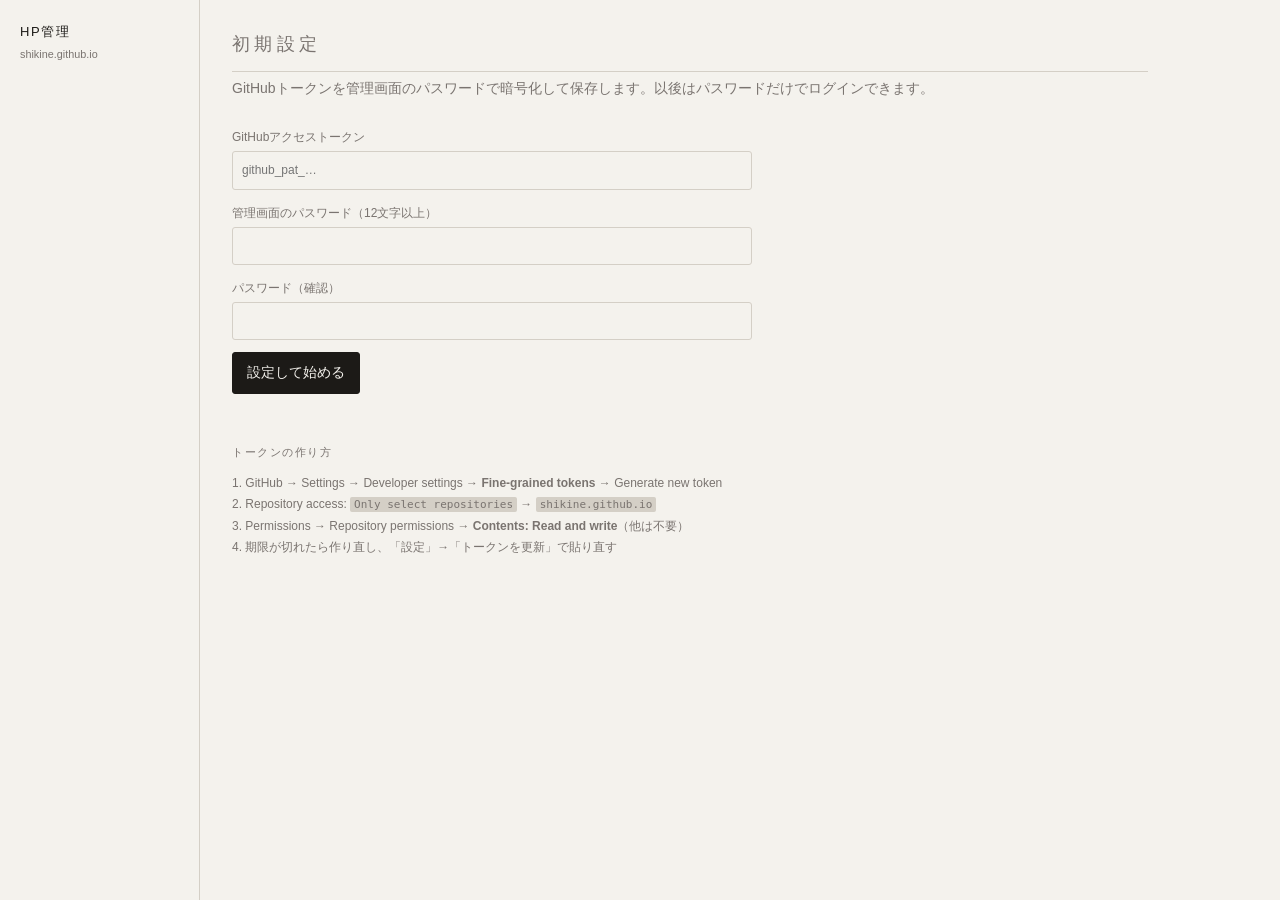
==== admin/index.html @ db5f3e8c "管理画面を追加（キービジュアル編集・パスワードログイン） - admin/ にモジュール式の管理画面を追加し、最初の項目としてキービジュアル編集を実装 - index.html の注目作品カードを K" ====
<!DOCTYPE html>
<html lang="ja">
<head>
  <meta charset="UTF-8">
  <meta name="viewport" content="width=device-width, initial-scale=1.0">
  <meta name="robots" content="noindex, nofollow">
  <title>HP管理</title>
  <link rel="icon" href="../favicon.svg" type="image/svg+xml">
  <script src="../theme.js?v=20260905-theme"></script>
  <!-- プレビューを本番と同じ見た目にするためサイトのCSSを読む（管理画面は adm- 接頭辞で分離） -->
  <link rel="stylesheet" href="../style.css?v=20260905-theme">
  <style>
    html { font-size: 14px; }
    body { padding: 0; margin: 0; background: var(--bg); color: var(--ink); }
    .adm { display: grid; grid-template-columns: 200px 1fr; min-height: 100vh; }
    .adm-side { border-right: 1px solid var(--rule); padding: 20px 0; position: sticky; top: 0; height: 100vh; }
    .adm-brand { padding: 0 20px 16px; font-size: 13px; letter-spacing: .12em; }
    .adm-brand small { display: block; color: var(--muted); letter-spacing: 0; }
    .adm-nav button { display: block; width: 100%; text-align: left; padding: 9px 20px; border: 0; background: none; color: var(--ink); font: inherit; cursor: pointer; }
    .adm-nav button:hover { background: var(--rule); }
    .adm-nav button[aria-current="page"] { font-weight: 700; box-shadow: inset 3px 0 0 var(--ink); }
    .adm-nav button:disabled { color: var(--muted); cursor: default; background: none; }
    .adm-nav .soon { font-size: 10px; margin-left: 6px; }
    .adm-main { padding: 28px 32px 80px; max-width: 980px; min-width: 0; }
    .adm-main h2 { font-size: 18px; font-weight: 400; margin: 0 0 4px; }
    .adm-lead { color: var(--muted); margin: 0 0 24px; }
    .adm-bar { display: flex; flex-wrap: wrap; gap: 8px; align-items: center; margin: 0 0 20px; }
    .adm-btn { font: inherit; padding: 7px 14px; border: 1px solid var(--ink); background: transparent; color: var(--ink); cursor: pointer; border-radius: 3px; }
    .adm-btn:hover { background: var(--rule); }
    .adm-btn.primary { background: var(--ink); color: var(--bg); }
    .adm-btn.primary:hover { opacity: .85; }
    .adm-btn.small { padding: 3px 9px; font-size: 12px; }
    .adm-btn:disabled { opacity: .4; cursor: default; }
    .adm-status { font-size: 12px; color: var(--muted); }
    .adm-status.err { color: #c0392b; }
    .adm-status.ok { color: #2e7d4f; }
    :root[data-theme="dark"] .adm-status.err { color: #ffb4ad; }
    :root[data-theme="dark"] .adm-status.ok { color: #9fd8b4; }
    .adm-h3 { font-size: 11px; letter-spacing: .14em; color: var(--muted); margin: 28px 0 10px; text-transform: uppercase; }
    .adm-card { display: grid; grid-template-columns: 160px 1fr auto; gap: 16px; padding: 14px; border: 1px solid var(--rule); border-radius: 4px; margin-bottom: 10px; }
    .adm-card.dirty { border-color: var(--ink); }
    .adm-thumb { aspect-ratio: 4/3; background: var(--rule); overflow: hidden; display: flex; align-items: center; justify-content: center; color: var(--muted); font-size: 11px; }
    .adm-thumb img { width: 100%; height: 100%; object-fit: cover; display: block; }
    .adm-fields { display: grid; grid-template-columns: 1fr 1fr; gap: 8px 12px; min-width: 0; }
    .adm-fields label { display: flex; flex-direction: column; font-size: 11px; color: var(--muted); gap: 2px; min-width: 0; }
    .adm-fields label.wide { grid-column: 1 / -1; }
    .adm-fields input { font: inherit; font-size: 13px; color: var(--ink); background: transparent; border: 1px solid var(--rule); border-radius: 3px; padding: 5px 7px; min-width: 0; }
    .adm-fields input:focus { outline: none; border-color: var(--ink); }
    .adm-img-row { display: flex; gap: 6px; }
    .adm-img-row input { flex: 1; min-width: 0; }
    .adm-ops { display: flex; flex-direction: column; gap: 6px; }
    .adm-preview { margin-top: 8px; }
    .adm-preview .featured-card { cursor: default; }
    .adm-empty { padding: 40px; text-align: center; color: var(--muted); border: 1px dashed var(--rule); }
    .adm-note { font-size: 12px; color: var(--muted); line-height: 1.8; }
    .adm-note code { font-size: 11px; background: var(--rule); padding: 1px 4px; border-radius: 2px; }
    .adm-form { display: grid; gap: 12px; max-width: 520px; }
    .adm-form label { display: flex; flex-direction: column; gap: 3px; font-size: 12px; color: var(--muted); }
    .adm-form input { font: inherit; color: var(--ink); background: transparent; border: 1px solid var(--rule); border-radius: 3px; padding: 7px 9px; }
    @media (max-width: 720px) {
      .adm { grid-template-columns: minmax(0, 1fr); }
      .adm-side { position: static; height: auto; border-right: 0; border-bottom: 1px solid var(--rule); padding: 12px 0 0; }
      .adm-nav { display: flex; overflow-x: auto; }
      .adm-nav button { white-space: nowrap; width: auto; }
      .adm-nav button[aria-current="page"] { box-shadow: inset 0 -3px 0 var(--ink); }
      .adm-main { padding: 20px 16px 60px; }
      .adm-card { grid-template-columns: minmax(0, 1fr); }
      .adm-ops { flex-direction: row; flex-wrap: wrap; }
      .adm-fields { grid-template-columns: minmax(0, 1fr); }
    }
  </style>
</head>
<body>
<div class="adm">
  <aside class="adm-side">
    <div class="adm-brand">HP管理<small>shikine.github.io</small></div>
    <nav class="adm-nav" id="adm-nav"></nav>
  </aside>
  <main class="adm-main" id="adm-main"></main>
</div>

<script>
(function () {
  'use strict';

  /* ── 共通ユーティリティ ───────────────────────── */
  var $ = function (sel, root) { return (root || document).querySelector(sel); };
  function h(tag, attrs, children) {
    var el = document.createElement(tag);
    Object.keys(attrs || {}).forEach(function (k) {
      if (k === 'on') Object.keys(attrs.on).forEach(function (ev) { el.addEventListener(ev, attrs.on[ev]); });
      else if (k === 'text') el.textContent = attrs[k];
      else if (attrs[k] !== false && attrs[k] != null) el.setAttribute(k, attrs[k] === true ? '' : attrs[k]);
    });
    (children || []).forEach(function (c) { if (c != null) el.appendChild(typeof c === 'string' ? document.createTextNode(c) : c); });
    return el;
  }
  function escAttr(s) { return String(s || '').replace(/&/g, '&amp;').replace(/"/g, '&quot;').replace(/</g, '&lt;').replace(/>/g, '&gt;'); }
  function escText(s) { return String(s || '').replace(/&/g, '&amp;').replace(/</g, '&lt;').replace(/>/g, '&gt;'); }
  function setStatus(el, msg, kind) { el.textContent = msg || ''; el.className = 'adm-status' + (kind ? ' ' + kind : ''); }

  /* ── 認証：GitHubトークンをパスワードで暗号化して admin/auth.json に置く ──
     PBKDF2(SHA-256) で鍵を作り AES-GCM で暗号化。復号した接続情報は
     sessionStorage にだけ置く（タブを閉じるとログアウト）。 */
  var AUTH_PATH = 'admin/auth.json';
  var SESSION_KEY = 'adm.session';
  var PBKDF2_ITER = 600000;
  var DEFAULT_CFG = { owner: 'shikine', repo: 'shikine.github.io', branch: 'main', token: '' };
  try { localStorage.removeItem('adm.gh.token'); } catch (e) {} // 旧方式の平文トークンを消す

  function b64(bytes) { var s = ''; bytes = new Uint8Array(bytes); for (var i = 0; i < bytes.length; i++) s += String.fromCharCode(bytes[i]); return btoa(s); }
  function unb64(str) { return Uint8Array.from(atob(str), function (c) { return c.charCodeAt(0); }); }
  function deriveKey(password, salt, iter) {
    return crypto.subtle.importKey('raw', new TextEncoder().encode(password), 'PBKDF2', false, ['deriveKey']).then(function (base) {
      return crypto.subtle.deriveKey({ name: 'PBKDF2', salt: salt, iterations: iter, hash: 'SHA-256' },
        base, { name: 'AES-GCM', length: 256 }, false, ['encrypt', 'decrypt']);
    });
  }
  var Auth = {
    encrypt: function (cfg, password) {
      var salt = crypto.getRandomValues(new Uint8Array(16)), iv = crypto.getRandomValues(new Uint8Array(12));
      return deriveKey(password, salt, PBKDF2_ITER).then(function (key) {
        return crypto.subtle.encrypt({ name: 'AES-GCM', iv: iv }, key, new TextEncoder().encode(JSON.stringify(cfg)));
      }).then(function (ct) {
        return JSON.stringify({ v: 1, kdf: 'PBKDF2-SHA256', iter: PBKDF2_ITER, salt: b64(salt), iv: b64(iv), data: b64(ct) }, null, 2) + '\n';
      });
    },
    decrypt: function (blob, password) {
      return deriveKey(password, unb64(blob.salt), blob.iter).then(function (key) {
        return crypto.subtle.decrypt({ name: 'AES-GCM', iv: unb64(blob.iv) }, key, unb64(blob.data));
      }).then(function (pt) { return JSON.parse(new TextDecoder().decode(pt)); },
              function () { throw new Error('パスワードが違います'); });
    },
    /* 公開中の auth.json（無ければ null） */
    fetchBlob: function () {
      return fetch('auth.json?t=' + Date.now(), { cache: 'no-store' }).then(function (r) {
        if (r.status === 404) return null;
        if (!r.ok) throw new Error('auth.json を読めません (HTTP ' + r.status + ')');
        return r.json();
      });
    },
    session: function () { try { return JSON.parse(sessionStorage.getItem(SESSION_KEY) || 'null'); } catch (e) { return null; } },
    login: function (cfg) { try { sessionStorage.setItem(SESSION_KEY, JSON.stringify(cfg)); } catch (e) {} },
    logout: function () { try { sessionStorage.removeItem(SESSION_KEY); } catch (e) {} },
    /* 暗号化して GitHub にコミット（ログイン中の接続情報を使う） */
    save: function (cfg, password, message) {
      return Auth.encrypt(cfg, password).then(function (json) {
        return GH.req('GET', AUTH_PATH).then(function (j) { return j.sha; }, function (e) { if (e.status === 404) return null; throw e; })
          .then(function (sha) { return GH.putText(AUTH_PATH, json, sha, message); });
      });
    }
  };

  /* ── GitHub 連携（Contents API）────────────────── */
  var GH = {
    override: null, // 初期設定中だけ未保存の接続情報を使う
    cfg: function () { return GH.override || Auth.session() || DEFAULT_CFG; },
    ready: function () { return !!GH.cfg().token; },
    req: function (method, path, body) {
      var c = GH.cfg();
      var url = 'https://api.github.com/repos/' + c.owner + '/' + c.repo + '/contents/' +
                path.split('/').map(encodeURIComponent).join('/') +
                (method === 'GET' ? '?ref=' + encodeURIComponent(c.branch) + '&t=' + Date.now() : '');
      return fetch(url, {
        method: method,
        headers: { 'Authorization': 'Bearer ' + c.token, 'Accept': 'application/vnd.github+json' },
        body: body ? JSON.stringify(body) : undefined,
        cache: 'no-store'
      }).then(function (r) {
        return r.json().catch(function () { return {}; }).then(function (j) {
          if (!r.ok) {
            var e = new Error((j && j.message) || ('HTTP ' + r.status));
            e.status = r.status; throw e;
          }
          return j;
        });
      });
    },
    /* テキストファイル取得（BOM も保持） */
    getText: function (path) {
      return GH.req('GET', path).then(function (j) {
        var bin = atob(j.content.replace(/\n/g, ''));
        var bytes = new Uint8Array(bin.length);
        for (var i = 0; i < bin.length; i++) bytes[i] = bin.charCodeAt(i);
        return { sha: j.sha, text: new TextDecoder('utf-8', { ignoreBOM: true }).decode(bytes) };
      });
    },
    putText: function (path, text, sha, message) {
      return GH.putBytes(path, new TextEncoder().encode(text), sha, message);
    },
    putBytes: function (path, bytes, sha, message) {
      var bin = '';
      for (var i = 0; i < bytes.length; i += 0x8000) bin += String.fromCharCode.apply(null, bytes.subarray(i, i + 0x8000));
      var body = { message: message, content: btoa(bin), branch: GH.cfg().branch };
      if (sha) body.sha = sha;
      return GH.req('PUT', path, body);
    }
  };

  /* ── 画像を縮小して JPEG 化 ─────────────────────── */
  function resizeImage(file, maxSide) {
    return new Promise(function (resolve, reject) {
      var img = new Image();
      img.onload = function () {
        var s = Math.min(1, maxSide / Math.max(img.width, img.height));
        var c = document.createElement('canvas');
        c.width = Math.round(img.width * s); c.height = Math.round(img.height * s);
        c.getContext('2d').drawImage(img, 0, 0, c.width, c.height);
        URL.revokeObjectURL(img.src);
        c.toBlob(function (blob) {
          if (!blob) return reject(new Error('画像の変換に失敗しました'));
          blob.arrayBuffer().then(function (buf) { resolve({ blob: blob, bytes: new Uint8Array(buf) }); });
        }, 'image/jpeg', 0.86);
      };
      img.onerror = function () { reject(new Error('画像を読み込めませんでした')); };
      img.src = URL.createObjectURL(file);
    });
  }
  function slug(s) {
    return String(s || '').toLowerCase().replace(/\.[a-z0-9]+$/, '').replace(/[^a-z0-9]+/g, '-').replace(/^-|-$/g, '').slice(0, 40) || 'kv';
  }

  /* ════════════════════════════════════════════════
     モジュール：キービジュアル（トップの注目作品カード）
     index.html の <!-- KV:START --> 〜 <!-- KV:END --> を書き換える
     ════════════════════════════════════════════════ */
  var KV_START = /<!-- KV:START[^>]*-->\n?/;
  var KV_END = /[ \t]*<!-- KV:END -->/;
  var KV_FIELDS = [
    ['titleJa', 'タイトル（日本語）'], ['titleEn', 'Title (English)'],
    ['catJa', 'カテゴリ（日本語）'],    ['catEn', 'Category (English)'],
    ['year', '年'],                    ['album', 'アルバムURL']
  ];

  function kvParse(html) {
    var s = html.search(KV_START), e = html.search(KV_END);
    if (s < 0 || e < 0 || e < s) throw new Error('index.html に KV:START / KV:END マーカーが見つかりません');
    var doc = new DOMParser().parseFromString('<div>' + html.slice(s, e) + '</div>', 'text/html');
    return Array.prototype.map.call(doc.querySelectorAll('.featured-card'), function (c) {
      return {
        img: c.getAttribute('data-img') || '',
        titleJa: c.getAttribute('data-title-ja') || '', titleEn: c.getAttribute('data-title-en') || '',
        catJa: c.getAttribute('data-cat-ja') || '',     catEn: c.getAttribute('data-cat-en') || '',
        year: c.getAttribute('data-year') || '',        album: c.getAttribute('data-album') || ''
      };
    });
  }

  function kvCardHtml(c, i) {
    var I = '      ';
    var note = (c.titleJa + ' ' + c.year).replace(/--+/g, '-').trim();
    var out = I + '<!-- card ' + (i + 1) + ': ' + note + ' -->\n' +
      I + '<div class="featured-card"\n' +
      I + '     data-img="' + escAttr(c.img) + '"\n' +
      I + '     data-title-ja="' + escAttr(c.titleJa) + '"\n' +
      I + '     data-title-en="' + escAttr(c.titleEn) + '"\n' +
      I + '     data-cat-ja="' + escAttr(c.catJa) + '" data-cat-en="' + escAttr(c.catEn) + '"\n' +
      I + '     data-year="' + escAttr(c.year) + '"\n' +
      I + '     data-album="' + escAttr(c.album) + '">\n';
    if (c.img) out += I + '  <img src="' + escAttr(c.img) + '" alt="' + escAttr(c.titleJa) + '" loading="lazy">\n';
    out += I + '  <div class="featured-card-info">\n' +
      I + '    <div class="featured-card-cat"><span class="t-ja">' + escText(c.catJa) + '</span><span class="t-en">' + escText(c.catEn) + '</span></div>\n' +
      I + '    <div class="featured-card-title"><span class="t-ja">' + escText(c.titleJa) + '</span><span class="t-en">' + escText(c.titleEn) + '</span></div>\n' +
      I + '    <div class="featured-card-year">' + escText(c.year) + '</div>\n' +
      I + '  </div>\n' +
      I + '</div>\n';
    return out;
  }

  function kvApply(html, cards) {
    var m = html.match(KV_START), s = m.index + m[0].length, e = html.search(KV_END);
    return html.slice(0, s) + cards.map(kvCardHtml).join('') + html.slice(e);
  }

  var kvModule = {
    id: 'keyvisual',
    label: 'キービジュアル',
    state: null, // { sha, html, cards, staged: {idx: {bytes, url, name}} }
    render: function (main) {
      var self = this;
      main.appendChild(h('h2', { text: 'キービジュアル' }));
      main.appendChild(h('p', { class: 'adm-lead', text: 'トップページの注目作品カード。PCは3枚並び、スマホは先頭2枚が表示されます。' }));
      var status = h('span', { class: 'adm-status' });
      var saveBtn = h('button', { class: 'adm-btn primary', text: '保存して公開', disabled: true, on: { click: function () { self.save(status, saveBtn); } } });
      main.appendChild(h('div', { class: 'adm-bar' }, [
        saveBtn,
        h('button', { class: 'adm-btn', text: 'カードを追加', on: { click: function () {
          self.state.cards.push({ img: '', titleJa: '', titleEn: '', catJa: '舞台美術', catEn: 'Stage Design', year: String(new Date().getFullYear()), album: '' });
          self.markDirty(); self.draw();
        } } }),
        h('button', { class: 'adm-btn', text: '再読み込み', on: { click: function () { self.state = null; App.go('keyvisual'); } } }),
        status
      ]));
      this.saveBtn = saveBtn;
      this.listEl = h('div');
      this.previewEl = h('div', { class: 'adm-preview featured-works' });
      main.appendChild(this.listEl);
      main.appendChild(h('div', { class: 'adm-h3', text: 'プレビュー' }));
      main.appendChild(this.previewEl);

      if (this.state) { this.draw(); return; }
      setStatus(status, '読み込み中…');
      GH.getText('index.html').then(function (f) {
        self.state = { sha: f.sha, html: f.text, cards: kvParse(f.text), staged: {}, dirty: false };
        setStatus(status, '');
        self.draw();
      }).catch(function (e) { setStatus(status, '読み込み失敗: ' + e.message, 'err'); });
    },
    markDirty: function () { this.state.dirty = true; if (this.saveBtn) this.saveBtn.disabled = false; },
    imgSrc: function (c, i) {
      var st = this.state.staged[i];
      if (st) return st.url;
      return c.img;
    },
    draw: function () {
      var self = this, st = this.state;
      this.saveBtn.disabled = !st.dirty;
      this.listEl.innerHTML = '';
      if (!st.cards.length) this.listEl.appendChild(h('div', { class: 'adm-empty', text: 'カードがありません。「カードを追加」から作成してください。' }));
      st.cards.forEach(function (c, i) {
        var src = self.imgSrc(c, i);
        var thumb = h('div', { class: 'adm-thumb' }, [src ? h('img', { src: src, alt: '' }) : '画像なし（準備中表示）']);
        var fileInput = h('input', { type: 'file', accept: 'image/*', hidden: true, on: { change: function () {
          var file = fileInput.files[0]; if (!file) return;
          resizeImage(file, 1600).then(function (r) {
            if (st.staged[i]) URL.revokeObjectURL(st.staged[i].url);
            var name = 'img/kv/' + new Date().toISOString().slice(0, 10).replace(/-/g, '') + '-' + slug(c.titleEn || file.name) + '-' + Math.random().toString(36).slice(2, 6) + '.jpg';
            st.staged[i] = { bytes: r.bytes, url: URL.createObjectURL(r.blob), name: name };
            c.img = '/' + name;
            self.markDirty(); self.draw();
          }).catch(function (e) { alert(e.message); });
        } } });
        var imgInput = h('input', { type: 'url', value: c.img, placeholder: 'https://… または /thumnail/xxx.jpg', on: { change: function () {
          c.img = imgInput.value.trim(); delete st.staged[i]; self.markDirty(); self.draw();
        } } });
        var fields = h('div', { class: 'adm-fields' }, [
          h('label', { class: 'wide' }, ['画像', h('span', { class: 'adm-img-row' }, [
            imgInput,
            h('button', { class: 'adm-btn small', type: 'button', text: 'アップロード', on: { click: function () { fileInput.click(); } } }),
            fileInput
          ])])
        ].concat(KV_FIELDS.map(function (f) {
          var inp = h('input', { type: 'text', value: c[f[0]], on: { input: function () {
            c[f[0]] = inp.value; self.markDirty(); self.drawPreview();
          } } });
          return h('label', { class: f[0] === 'album' ? 'wide' : null }, [f[1], inp]);
        })));
        var ops = h('div', { class: 'adm-ops' }, [
          h('button', { class: 'adm-btn small', text: '↑', title: '上へ', disabled: i === 0, on: { click: function () { self.move(i, -1); } } }),
          h('button', { class: 'adm-btn small', text: '↓', title: '下へ', disabled: i === st.cards.length - 1, on: { click: function () { self.move(i, 1); } } }),
          h('button', { class: 'adm-btn small', text: '削除', on: { click: function () {
            if (!confirm('「' + (c.titleJa || '無題') + '」を削除しますか？（保存するまで公開には反映されません）')) return;
            st.cards.splice(i, 1); self.reindexStaged(i, null); self.markDirty(); self.draw();
          } } })
        ]);
        self.listEl.appendChild(h('div', { class: 'adm-card' }, [thumb, fields, ops]));
      });
      this.drawPreview();
    },
    /* 並べ替え・削除時にアップロード待ち画像の対応を付け替える */
    reindexStaged: function (from, to) {
      var old = this.state.staged, next = {};
      Object.keys(old).forEach(function (k) {
        k = +k;
        if (to === null) { if (k < from) next[k] = old[k]; else if (k > from) next[k - 1] = old[k]; }
        else next[k === from ? to : k === to ? from : k] = old[k];
      });
      this.state.staged = next;
    },
    move: function (i, d) {
      var a = this.state.cards, t = a[i]; a[i] = a[i + d]; a[i + d] = t;
      this.reindexStaged(i, i + d); this.markDirty(); this.draw();
    },
    drawPreview: function () {
      var self = this, lang = document.documentElement.lang;
      this.previewEl.innerHTML = '';
      var grid = h('div', { class: 'featured-grid' });
      this.state.cards.forEach(function (c, i) {
        var src = self.imgSrc(c, i);
        grid.appendChild(h('div', { class: 'featured-card' }, [
          src ? h('img', { src: src, alt: '' }) : null,
          h('div', { class: 'featured-card-info' }, [
            h('div', { class: 'featured-card-cat', text: c.catJa }),
            h('div', { class: 'featured-card-title', text: c.titleJa }),
            h('div', { class: 'featured-card-year', text: c.year })
          ])
        ]));
      });
      this.previewEl.appendChild(grid);
    },
    save: function (status, btn) {
      var self = this, st = this.state;
      var bad = st.cards.filter(function (c) { return !c.titleJa.trim(); }).length;
      if (bad) { setStatus(status, 'タイトル（日本語）が空のカードがあります', 'err'); return; }
      btn.disabled = true;
      var staged = Object.keys(st.staged).map(function (k) { return st.staged[k]; });
      var chain = Promise.resolve();
      staged.forEach(function (s, n) {
        chain = chain.then(function () {
          setStatus(status, '画像をアップロード中… (' + (n + 1) + '/' + staged.length + ')');
          return GH.putBytes(s.name, s.bytes, null, 'キービジュアル画像を追加: ' + s.name.split('/').pop());
        });
      });
      chain.then(function () {
        setStatus(status, 'index.html を保存中…');
        // 最新版を取り直して KV 範囲だけ差し替える（他の更新を潰さない）
        return GH.getText('index.html');
      }).then(function (f) {
        var html = kvApply(f.text, st.cards);
        if (html === f.text) return f;
        var titles = st.cards.map(function (c) { return c.titleJa; }).join(' / ');
        return GH.putText('index.html', html, f.sha, 'キービジュアルを更新: ' + titles).then(function (r) {
          return { sha: r.content.sha, text: html };
        });
      }).then(function (f) {
        st.sha = f.sha; st.html = f.text; st.staged = {}; st.dirty = false;
        setStatus(status, '保存しました。1〜2分で公開サイトに反映されます。', 'ok');
        self.draw();
      }).catch(function (e) {
        btn.disabled = false;
        setStatus(status, '保存失敗: ' + e.message + (e.status === 409 ? '（他で更新されています。再読み込みしてください）' : ''), 'err');
      });
    },
    leaveGuard: function () { return this.state && this.state.dirty; }
  };

  /* ── トークンの作り方（初期設定・設定画面で共用）── */
  function tokenHelp() {
    var note = h('div', { class: 'adm-note' });
    note.innerHTML =
      '1. GitHub → Settings → Developer settings → <b>Fine-grained tokens</b> → Generate new token<br>' +
      '2. Repository access: <code>Only select repositories</code> → <code>shikine.github.io</code><br>' +
      '3. Permissions → Repository permissions → <b>Contents: Read and write</b>（他は不要）<br>' +
      '4. 期限が切れたら作り直し、「設定」→「トークンを更新」で貼り直す';
    return note;
  }
  function field(label, type, value, extra) {
    var inp = h('input', Object.assign({ type: type, value: value || '', autocomplete: type === 'password' ? 'new-password' : 'off' }, extra || {}));
    return { el: h('label', null, [label, inp]), input: inp };
  }
  function checkPassword(p1, p2) {
    if (p1.length < 12) return 'パスワードは12文字以上にしてください';
    if (p1 !== p2) return 'パスワード（確認）が一致しません';
    return '';
  }

  /* ════════════════════════════════════════════════
     モジュール：設定（パスワード・トークン・ログアウト）
     ════════════════════════════════════════════════ */
  var settingsModule = {
    id: 'settings',
    label: '設定',
    render: function (main) {
      var c = GH.cfg();
      main.appendChild(h('h2', { text: '設定' }));
      main.appendChild(h('p', { class: 'adm-lead', text: '接続先: ' + c.owner + '/' + c.repo + '（' + c.branch + '）' }));

      // パスワード変更
      main.appendChild(h('div', { class: 'adm-h3', text: 'パスワードを変更' }));
      var pw1 = field('新しいパスワード（12文字以上）', 'password'), pw2 = field('新しいパスワード（確認）', 'password');
      var st1 = h('span', { class: 'adm-status' });
      main.appendChild(h('div', { class: 'adm-form' }, [pw1.el, pw2.el]));
      main.appendChild(h('div', { class: 'adm-bar', style: 'margin-top:12px' }, [
        h('button', { class: 'adm-btn primary', text: '変更する', on: { click: function (ev) {
          var err = checkPassword(pw1.input.value, pw2.input.value);
          if (err) return setStatus(st1, err, 'err');
          ev.target.disabled = true; setStatus(st1, '暗号化して保存中…');
          Auth.save(GH.cfg(), pw1.input.value, '管理画面のパスワードを変更').then(function () {
            pw1.input.value = pw2.input.value = '';
            setStatus(st1, '変更しました（公開サイトへの反映に1〜2分かかります）', 'ok');
          }).catch(function (e) { setStatus(st1, '失敗: ' + e.message, 'err'); })
            .then(function () { ev.target.disabled = false; });
        } } }),
        st1
      ]));

      // トークン更新
      main.appendChild(h('div', { class: 'adm-h3', text: 'トークンを更新' }));
      var tk = field('新しいアクセストークン', 'password', '', { placeholder: 'github_pat_…' });
      var pw3 = field('現在のパスワード（再暗号化に使います）', 'password');
      var st2 = h('span', { class: 'adm-status' });
      main.appendChild(h('div', { class: 'adm-form' }, [tk.el, pw3.el]));
      main.appendChild(h('div', { class: 'adm-bar', style: 'margin-top:12px' }, [
        h('button', { class: 'adm-btn primary', text: '更新する', on: { click: function (ev) {
          var token = tk.input.value.trim(), pw = pw3.input.value;
          if (!token || !pw) return setStatus(st2, 'トークンとパスワードを入力してください', 'err');
          ev.target.disabled = true; setStatus(st2, '確認中…');
          var cur = GH.cfg();
          Auth.fetchBlob().then(function (blob) {
            // 現在のパスワードが正しいか確認してから差し替える
            return blob ? Auth.decrypt(blob, pw) : null;
          }).then(function () {
            var next = Object.assign({}, cur, { token: token });
            GH.override = next;
            return GH.getText('index.html').then(function () { return Auth.save(next, pw, '管理画面のトークンを更新'); })
              .then(function () { Auth.login(next); });
          }).then(function () {
            tk.input.value = pw3.input.value = '';
            setStatus(st2, '更新しました', 'ok');
          }).catch(function (e) { setStatus(st2, '失敗: ' + e.message, 'err'); })
            .then(function () { GH.override = null; ev.target.disabled = false; });
        } } }),
        st2
      ]));
      main.appendChild(tokenHelp());

      main.appendChild(h('div', { class: 'adm-h3', text: 'ログアウト' }));
      main.appendChild(h('button', { class: 'adm-btn', text: 'ログアウト', on: { click: function () { App.logout(); } } }));
    }
  };

  /* ════════════════════════════════════════════════
     モジュール登録
     新しい管理項目を追加するときは { id, label, render(main) } を
     この配列に足すだけ。soon: true でメニューに「準備中」表示。
     ════════════════════════════════════════════════ */
  var MODULES = [
    kvModule,
    { id: 'works',   label: '作品年表',   soon: true },
    { id: 'news',    label: 'お知らせ',   soon: true },
    settingsModule
  ];

  var App = {
    current: null,
    drawNav: function () {
      var nav = $('#adm-nav'); nav.innerHTML = '';
      MODULES.forEach(function (m) {
        nav.appendChild(h('button', {
          'aria-current': m.id === App.current ? 'page' : false,
          disabled: !!m.soon,
          on: { click: function () { App.go(m.id); } }
        }, [m.label, m.soon ? h('span', { class: 'soon', text: '準備中' }) : null]));
      });
    },
    go: function (id) {
      if (!GH.ready()) return App.gate();
      var m = MODULES.filter(function (x) { return x.id === id && !x.soon; })[0] || MODULES[0];
      App.current = m.id;
      if (location.hash !== '#' + m.id) history.replaceState(null, '', '#' + m.id);
      var main = $('#adm-main'); main.innerHTML = '';
      m.render(main);
      App.drawNav();
    },
    logout: function () {
      if (MODULES.some(function (m) { return m.leaveGuard && m.leaveGuard(); }) && !confirm('未保存の変更があります。ログアウトしますか？')) return;
      Auth.logout(); kvModule.state = null; App.gate();
    },
    /* ログイン前の画面：auth.json があればログイン、無ければ初期設定 */
    gate: function () {
      $('#adm-nav').innerHTML = '';
      var main = $('#adm-main'); main.innerHTML = '';
      var status = h('span', { class: 'adm-status', text: '確認中…' });
      main.appendChild(status);
      Auth.fetchBlob().then(function (blob) {
        main.innerHTML = '';
        if (blob) App.loginForm(main, blob); else App.setupForm(main);
      }).catch(function (e) { setStatus(status, e.message, 'err'); });
    },
    loginForm: function (main, blob) {
      main.appendChild(h('h2', { text: 'ログイン' }));
      main.appendChild(h('p', { class: 'adm-lead', text: '管理画面のパスワードを入力してください。' }));
      var pw = field('パスワード', 'password', '', { autocomplete: 'current-password' });
      var status = h('span', { class: 'adm-status' });
      var btn = h('button', { class: 'adm-btn primary', type: 'submit', text: 'ログイン' });
      main.appendChild(h('form', { class: 'adm-form', on: { submit: function (ev) {
        ev.preventDefault();
        btn.disabled = true; setStatus(status, '確認中…');
        Auth.decrypt(blob, pw.input.value).then(function (cfg) {
          Auth.login(cfg);
          App.go(location.hash.slice(1) || 'keyvisual');
        }).catch(function (e) { btn.disabled = false; pw.input.value = ''; setStatus(status, e.message, 'err'); });
      } } }, [pw.el, h('div', { class: 'adm-bar' }, [btn, status])]));
      pw.input.focus();
    },
    setupForm: function (main) {
      main.appendChild(h('h2', { text: '初期設定' }));
      main.appendChild(h('p', { class: 'adm-lead', text: 'GitHubトークンを管理画面のパスワードで暗号化して保存します。以後はパスワードだけでログインできます。' }));
      var tk = field('GitHubアクセストークン', 'password', '', { placeholder: 'github_pat_…' });
      var pw1 = field('管理画面のパスワード（12文字以上）', 'password'), pw2 = field('パスワード（確認）', 'password');
      var status = h('span', { class: 'adm-status' });
      var btn = h('button', { class: 'adm-btn primary', type: 'submit', text: '設定して始める' });
      main.appendChild(h('form', { class: 'adm-form', on: { submit: function (ev) {
        ev.preventDefault();
        var err = checkPassword(pw1.input.value, pw2.input.value);
        if (!tk.input.value.trim()) err = 'トークンを入力してください';
        if (err) return setStatus(status, err, 'err');
        var cfg = Object.assign({}, DEFAULT_CFG, { token: tk.input.value.trim() });
        btn.disabled = true; setStatus(status, 'トークンを確認中…');
        GH.override = cfg;
        GH.getText('index.html').then(function () {
          setStatus(status, '暗号化して保存中…');
          return Auth.save(cfg, pw1.input.value, '管理画面のパスワードを設定');
        }).then(function () {
          Auth.login(cfg);
          GH.override = null;
          App.go('keyvisual');
        }).catch(function (e) {
          GH.override = null; btn.disabled = false;
          setStatus(status, '失敗: ' + e.message, 'err');
        });
      } } }, [tk.el, pw1.el, pw2.el, h('div', { class: 'adm-bar' }, [btn, status])]));
      main.appendChild(h('div', { class: 'adm-h3', text: 'トークンの作り方' }));
      main.appendChild(tokenHelp());
    }
  };

  window.addEventListener('beforeunload', function (e) {
    if (MODULES.some(function (m) { return m.leaveGuard && m.leaveGuard(); })) { e.preventDefault(); e.returnValue = ''; }
  });
  window.addEventListener('hashchange', function () { if (GH.ready()) App.go(location.hash.slice(1)); });
  if (GH.ready()) App.go(location.hash.slice(1) || 'keyvisual'); else App.gate();
})();
</script>
</body>
</html>
---- style.css ----
﻿/* ─────────────────────────────────────────
   Shikine Watanabe — Portfolio
   ───────────────────────────────────────── */

:root {
  --bg:        #f4f2ed;
  --ink:       #1c1a17;
  --muted:     #7a7470;
  --rule:      #d4cfc6;
  --tag-ink:   #2a2820;
  --t-foto:    #e5dd96;
  --t-mv:      #b8d8e8;
  --t-filmart: #f0d4b0;
  --t-spatial: #c8e8d4;
  --t-arch:    #ddd0c0;
  --t-movie:   #eac8c8;
  --t-map:     #b4d8b0;
  --t-exhibition: #d8c5e8;
  --t-ext:     #b0ccde;
  --t-gray:    #d4d0c8;
}

*, *::before, *::after { box-sizing: border-box; }

html {
  font-family: 'Helvetica Neue', 'Hiragino Kaku Gothic ProN',
               'BIZ UDPGothic', 'Meiryo', sans-serif;
  font-size: 13px;
  line-height: 1.85;
  background: var(--bg);
  color: var(--ink);
  -webkit-text-size-adjust: 100%;
  scroll-behavior: smooth;
}

body {
  margin: 0;
  padding: 92px 24px 80px;
}

/* ── SITE NAV ─────────────────────────────── */
#site-nav {
  position: fixed;
  top: 0;
  left: 0;
  right: 0;
  z-index: 100;
  background: var(--bg);
  border-bottom: 1px solid var(--rule);
}
.nav-inner {
  max-width: 640px;
  margin: 0 auto;
  padding: 0 24px;
  display: flex;
  align-items: center;
  height: 36px;
}
.nav-links {
  display: flex;
  gap: 20px;
  align-items: center;
  flex: 1;
}
.nav-link {
  font-size: 10px;
  letter-spacing: 0.12em;
  text-transform: uppercase;
  color: var(--muted);
  text-decoration: none;
  white-space: nowrap;
}
.nav-link:hover  { color: var(--ink); text-decoration: none; }
.nav-link.active { color: var(--ink); }

/* ハンバーガーボタン（PC では非表示） */
#nav-toggle {
  display: none;
  flex-direction: column;
  justify-content: center;
  gap: 5px;
  width: 24px;
  height: 36px;
  background: none;
  border: none;
  cursor: pointer;
  padding: 0;
  margin-left: auto;
}
#nav-toggle span {
  display: block;
  width: 18px;
  height: 1px;
  background: var(--muted);
  transition: transform 0.2s, opacity 0.2s;
}
#nav-toggle[aria-expanded="true"] span:nth-child(1) {
  transform: translateY(6px) rotate(45deg);
}
#nav-toggle[aria-expanded="true"] span:nth-child(2) {
  opacity: 0;
}
#nav-toggle[aria-expanded="true"] span:nth-child(3) {
  transform: translateY(-6px) rotate(-45deg);
}

/* ドロップダウン（PC では非表示） */
#nav-dropdown {
  display: none;
}

/* スクリム（SP ドロップダウン背景幕） */
#nav-scrim {
  display: none;
  position: fixed;
  inset: 0;
  background: rgba(28, 26, 23, 0.35);
  z-index: 99;
  opacity: 0;
  transition: opacity 0.2s;
}
#nav-scrim.visible {
  opacity: 1;
}

#wrap {
  max-width: 640px;
  margin: 0 auto;
}

/* ── LANG SWITCH ────────────────────────── */
.t-en { display: none; }
html[lang="en"] .t-ja { display: none; }
html[lang="en"] .t-en { display: inline; }

.lang-toggle {
  display: flex;
  gap: 0;
  margin-left: auto;
  border: 1px solid var(--rule);
  border-radius: 2px;
  overflow: hidden;
  flex-shrink: 0;
}
.lang-btn {
  font-family: inherit;
  font-size: 9.5px;
  letter-spacing: 0.08em;
  padding: 2px 7px 3px;
  border: none;
  background: none;
  color: var(--muted);
  cursor: pointer;
  line-height: 1.4;
}
.lang-btn.active {
  background: var(--ink);
  color: var(--bg);
}
.lang-btn:not(.active):hover { color: var(--ink); }

/* ── LINKS ──────────────────────────────── */
a {
  color: var(--ink);
  text-decoration: none;
}
a:hover { text-decoration: underline; }

/* ── HEADER ─────────────────────────────── */
header {
  padding-bottom: 28px;
  border-bottom: 1px solid var(--rule);
  margin-bottom: 36px;
}

h1 {
  font-size: 19px;
  font-weight: 400;
  letter-spacing: 0.03em;
  margin: 0 0 10px;
}
h1 .sep { color: var(--muted); margin: 0 9px; font-weight: 300; }
h1 .en  { letter-spacing: 0.1em; }

.contact {
  font-size: 11px;
  color: var(--muted);
  line-height: 1.9;
}
.contact a { color: var(--muted); }
.contact a:hover { text-decoration: underline; }

/* ── SNS ─────────────────────────────────── */
.sns {
  display: flex;
  flex-wrap: wrap;
  gap: 5px;
  margin-top: 12px;
}
.sns a {
  font-size: 10px;
  letter-spacing: 0.08em;
  padding: 2px 8px 3px;
  border: 1px solid var(--rule);
  border-radius: 2px;
  color: var(--muted);
  text-decoration: none;
}
.sns a:hover {
  border-color: var(--muted);
  color: var(--ink);
  text-decoration: none;
}

/* ── SECTIONS ────────────────────────────── */
section { margin-bottom: 44px; }

h2 {
  font-size: 9.5px;
  font-weight: 600;
  letter-spacing: 0.24em;
  text-transform: uppercase;
  color: var(--muted);
  margin: 0 0 22px;
  padding-bottom: 10px;
  border-bottom: 1px solid var(--rule);
}

/* ── PROFILE ─────────────────────────────── */
.role-list {
  list-style: none;
  padding: 0;
  margin: 0;
  font-size: 12px;
  line-height: 2.1;
}
.role-list a {
  border-bottom: 1px solid var(--rule);
}
.role-list a:hover {
  border-bottom-color: var(--ink);
  text-decoration: none;
}

/* ── WORKS CTA ───────────────────────────── */
.works-cta {
  display: flex;
  align-items: baseline;
  justify-content: space-between;
  gap: 20px;
  margin-top: 36px;
  padding-top: 22px;
  border-top: 1px solid var(--rule);
}
.works-cta-text {
  font-size: 12px;
  color: var(--muted);
  line-height: 1.8;
  margin: 0;
}
.works-cta-link {
  font-size: 11px;
  letter-spacing: 0.1em;
  color: var(--ink);
  text-decoration: none;
  border-bottom: 1px solid var(--rule);
  white-space: nowrap;
  flex-shrink: 0;
}
.works-cta-link:hover {
  border-bottom-color: var(--ink);
  text-decoration: none;
}
@media (max-width: 480px) {
  .works-cta { flex-direction: column; gap: 10px; }
}

/* ── APP SECTION ─────────────────────────── */
.app-grid {
  display: flex;
  flex-wrap: wrap;
  gap: 24px;
}

.app-icon {
  display: flex;
  flex-direction: column;
  align-items: center;
  gap: 8px;
  cursor: pointer;
  width: 76px;
  outline: none;
}
.app-icon:focus-visible .app-icon-img { box-shadow: 0 0 0 3px var(--ink); }

.app-icon-img {
  position: relative;
  width: 76px;
  height: 76px;
  border-radius: 18px;
  overflow: hidden;
  transition: transform 0.15s;
}
.app-icon:hover .app-icon-img { transform: scale(1.06); }
.app-icon:active .app-icon-img { transform: scale(0.95); }

.app-icon-ambient {
  width: 100%;
  height: 100%;
  background: linear-gradient(140deg, #1a1a2e 0%, #16213e 30%, #0f3460 60%, #533483 100%);
  animation: drone-shift 8s ease-in-out infinite alternate;
}
@keyframes drone-shift {
  0%   { filter: hue-rotate(0deg) brightness(0.85); }
  50%  { filter: hue-rotate(30deg) brightness(1.05); }
  100% { filter: hue-rotate(-20deg) brightness(0.9); }
}

.app-icon-play {
  position: absolute;
  inset: 0;
  width: 100%;
  height: 100%;
  opacity: 0.65;
  transition: opacity 0.15s;
}
.app-icon:hover .app-icon-play { opacity: 1; }

.app-icon-winery {
  width: 100%;
  height: 100%;
  background: linear-gradient(140deg, #2d0a1a 0%, #5c1a2e 35%, #8b2a45 65%, #b03060 100%);
  animation: winery-shift 8s ease-in-out infinite alternate;
}
@keyframes winery-shift {
  0%   { filter: hue-rotate(0deg) brightness(0.9); }
  50%  { filter: hue-rotate(15deg) brightness(1.05); }
  100% { filter: hue-rotate(-10deg) brightness(0.85); }
}

.app-icon-field {
  width: 100%;
  height: 100%;
  background: linear-gradient(160deg, #0d1f0e 0%, #1a3a1c 35%, #2d5e2f 65%, #4a7c3f 100%);
  animation: field-shift 8s ease-in-out infinite alternate;
}
@keyframes field-shift {
  0%   { filter: hue-rotate(0deg) brightness(0.85); }
  50%  { filter: hue-rotate(20deg) brightness(1.05); }
  100% { filter: hue-rotate(-15deg) brightness(0.9); }
}

.app-icon-tako {
  width: 100%;
  height: 100%;
  background: linear-gradient(150deg, #1e2d0a 0%, #3a5414 35%, #6b8c1e 65%, #a0b84a 100%);
  animation: tako-shift 8s ease-in-out infinite alternate;
}
@keyframes tako-shift {
  0%   { filter: hue-rotate(0deg) brightness(0.9); }
  50%  { filter: hue-rotate(25deg) brightness(1.08); }
  100% { filter: hue-rotate(-10deg) brightness(0.85); }
}

.app-icon-geo {
  width: 100%;
  height: 100%;
  background: linear-gradient(155deg, #1c1510 0%, #3d2e22 30%, #6b4e35 60%, #8c6e52 100%);
  animation: geo-shift 8s ease-in-out infinite alternate;
}
@keyframes geo-shift {
  0%   { filter: hue-rotate(0deg) brightness(0.88); }
  50%  { filter: hue-rotate(12deg) brightness(1.06); }
  100% { filter: hue-rotate(-8deg) brightness(0.92); }
}

.app-icon-farm {
  width: 100%;
  height: 100%;
  background: linear-gradient(150deg, #2a1500 0%, #5c3010 35%, #9b5e1a 65%, #c8862a 100%);
  animation: farm-shift 8s ease-in-out infinite alternate;
}
@keyframes farm-shift {
  0%   { filter: hue-rotate(0deg) brightness(0.88); }
  50%  { filter: hue-rotate(18deg) brightness(1.06); }
  100% { filter: hue-rotate(-12deg) brightness(0.9); }
}

.app-icon-label {
  font-size: 10px;
  text-align: center;
  color: var(--ink);
  line-height: 1.4;
}
.app-category { margin-bottom: 22px; }
.app-category-label { font-size: 9px; font-weight: 600; letter-spacing: 0.16em; text-transform: uppercase; color: var(--muted); margin-bottom: 12px; }

/* アプリモーダル */
.app-modal-overlay {
  display: none;
  position: fixed;
  inset: 0;
  z-index: 200;
  background: rgba(10, 10, 15, 0.88);
  align-items: center;
  justify-content: center;
  padding: 20px;
}
.app-modal-overlay.open { display: flex; }

.app-modal-inner {
  width: 100%;
  max-width: 820px;
  background: #0d0d18;
  border-radius: 4px;
  overflow: hidden;
  display: flex;
  flex-direction: column;
  max-height: calc(100vh - 40px);
}

.app-modal-header {
  display: flex;
  align-items: center;
  justify-content: space-between;
  padding: 10px 16px;
  border-bottom: 1px solid rgba(255,255,255,0.08);
}
.app-modal-title {
  font-size: 11px;
  letter-spacing: 0.1em;
  text-transform: uppercase;
  color: rgba(255,255,255,0.5);
}
.app-modal-actions {
  display: flex;
  align-items: center;
  gap: 14px;
}
.app-modal-newtab {
  font-size: 10px;
  letter-spacing: 0.08em;
  color: rgba(255,255,255,0.38);
  text-decoration: none;
  white-space: nowrap;
  transition: color 0.15s;
}
.app-modal-newtab:hover { color: rgba(255,255,255,0.85); text-decoration: none; }
.app-modal-close {
  background: none;
  border: none;
  color: rgba(255,255,255,0.45);
  font-size: 14px;
  cursor: pointer;
  padding: 4px 6px;
  line-height: 1;
}
.app-modal-close:hover { color: rgba(255,255,255,0.9); }

.app-modal-frame-wrap {
  flex: 1;
  overflow: hidden;
  min-height: 0;
}
.app-modal-iframe {
  width: 100%;
  height: 560px;
  border: none;
  display: block;
}

@media (max-width: 480px) {
  .app-grid { grid-template-columns: 1fr 1fr; }
  .app-modal-iframe { height: 480px; }
  .app-modal-overlay { padding: 10px; }
}

/* ── NEWSLETTER ──────────────────────────── */
.newsletter-bar {
  margin-top: 16px;
  padding-top: 14px;
  border-top: 1px solid var(--rule);
  opacity: 0.72;
}
.nl-label {
  font-size: 10px;
  font-weight: 600;
  letter-spacing: 0.12em;
  text-transform: uppercase;
  color: var(--muted);
  margin: 0 0 6px;
}
.nl-desc {
  font-size: 11px;
  color: var(--muted);
  line-height: 1.7;
  margin: 0 0 12px;
}
.nl-form {
  display: flex;
  flex-wrap: wrap;
  gap: 8px;
  align-items: flex-end;
}
.nl-input {
  font-family: inherit;
  font-size: 12px;
  color: var(--ink);
  background: transparent;
  border: none;
  border-bottom: 1px solid var(--rule);
  padding: 2px 0 4px;
  outline: none;
  min-width: 110px;
  flex: 1;
}
.nl-input::placeholder { color: var(--muted); }
.nl-input:focus { border-bottom-color: var(--ink); }
.newsletter-btn {
  font-family: inherit;
  font-size: 10px;
  letter-spacing: 0.08em;
  padding: 2px 10px 3px;
  border: 1px solid var(--rule);
  border-radius: 2px;
  background: none;
  color: var(--muted);
  cursor: pointer;
  white-space: nowrap;
}
.newsletter-btn:hover {
  border-color: var(--muted);
  color: var(--ink);
}
.nl-thanks {
  font-size: 12px;
  color: var(--muted);
  opacity: 0;
  transition: opacity 0.5s;
  padding: 2px 0;
}
.nl-thanks.visible { opacity: 1; }

/* ── WORKS TOGGLE ────────────────────────── */
.works-header {
  display: flex;
  align-items: baseline;
  justify-content: space-between;
  padding-bottom: 10px;
  border-bottom: 1px solid var(--rule);
  margin-bottom: 22px;
}
.works-header h2 {
  border-bottom: none;
  margin-bottom: 0;
  padding-bottom: 0;
}
.view-toggle { display: flex; gap: 4px; }

.toggle-btn {
  font-family: inherit;
  font-size: 10px;
  letter-spacing: 0.08em;
  padding: 2px 9px 3px;
  border: 1px solid var(--rule);
  border-radius: 2px;
  background: none;
  color: var(--muted);
  cursor: pointer;
  line-height: 1.4;
}
.toggle-btn.active {
  background: var(--ink);
  color: var(--bg);
  border-color: var(--ink);
}
.toggle-btn:hover:not(.active) {
  border-color: var(--muted);
  color: var(--ink);
}

/* ── FILTER BAR ─────────────────────────── */
.filter-bar {
  display: flex;
  flex-wrap: wrap;
  gap: 4px;
  margin-bottom: 20px;
}
.filter-chip {
  font-family: inherit;
  font-size: 10px;
  letter-spacing: 0.08em;
  padding: 2px 8px 3px;
  border: 1px solid var(--rule);
  border-radius: 2px;
  background: none;
  color: var(--muted);
  cursor: pointer;
  line-height: 1.4;
}
.filter-chip:hover:not(.active) {
  border-color: var(--muted);
  color: var(--ink);
}
.filter-chip.active                      { color: var(--ink); border-color: var(--ink); }
.filter-chip.active[data-filter="all"]   { background: var(--ink); color: var(--bg); }
.filter-chip.active[data-filter="stage"] { background: #d0cae8; border-color: #b0a8cc; }
.filter-chip.active[data-filter="mv"]    { background: #eed8a8; border-color: #c8b070; }
.filter-chip.active[data-filter="arch"]  { background: #b8d0d8; border-color: #88b0bc; }

.year-filter-bar { margin-top: -12px; }
.year-chip.active { background: var(--ink); color: var(--bg); border-color: var(--ink); }

/* ── GENRE VIEW ──────────────────────────── */
.genre-block { margin-bottom: 24px; }

.year-tag {
  font-size: 10px;
  color: var(--rule);
  font-weight: 600;
  letter-spacing: 0.04em;
  margin-right: 1px;
  user-select: none;
}

/* ── WORKS ───────────────────────────────── */
.year-block { margin-bottom: 18px; }

h3 {
  font-size: 11px;
  font-weight: 600;
  letter-spacing: 0.08em;
  color: var(--muted);
  margin: 0 0 7px;
}

.work-list {
  list-style: none;
  padding: 0;
  margin: 0;
}
.work-list li {
  display: flex;
  align-items: flex-start;
  gap: 5px;
  font-size: 12px;
  padding: 2px 0;
  line-height: 1.75;
}
.work-list li::before {
  content: '—';
  color: var(--rule);
  font-size: 12px;
  flex-shrink: 0;
  line-height: 1.75;
}
.month {
  width: 2.6em;
  flex-shrink: 0;
  font-size: 11px;
  color: var(--muted);
  text-align: right;
  line-height: 1.75;
  white-space: nowrap;
}
.entry {
  flex: 1;
  min-width: 0;
  line-height: 1.75;
}

/* ── TAGS ────────────────────────────────── */
.tag {
  display: inline-block;
  font-size: 9.5px;
  letter-spacing: 0.04em;
  padding: 0 5px 1px;
  border-radius: 2px;
  vertical-align: baseline;
  white-space: nowrap;
  margin-right: 3px;
  color: var(--tag-ink);
  text-decoration: none;
}
.tag:hover { opacity: 0.75; text-decoration: none; }

.t-foto    { background: var(--t-foto); }
.t-mv      { background: var(--t-mv); }
.t-filmart { background: var(--t-filmart); }
.t-spatial { background: var(--t-spatial); }
.t-arch    { background: var(--t-arch); }
.t-movie { background: var(--t-movie); }
.t-map   { background: var(--t-map); }
.t-exhibition { background: var(--t-exhibition); }
.t-ext   { background: var(--t-ext); }
.t-gray  { background: var(--t-gray); }
.t-stage { background: #d0cae8; } /* 舞台美術 */
.t-mv    { background: #eed8a8; } /* MV */
.t-arch  { background: #b8d0d8; } /* 建築 */

.entry > .tag:first-child {
  min-width: 5.5em;
  text-align: center;
}

/* ── COLLAB ──────────────────────────────── */
.collab {
  font-size: 11px;
  color: var(--muted);
}

/* ── REFERENCE ───────────────────────────── */
h4 {
  font-size: 9.5px;
  font-weight: 600;
  letter-spacing: 0.18em;
  text-transform: uppercase;
  color: var(--muted);
  margin: 24px 0 10px;
}
h4:first-child { margin-top: 0; }

.ref-list {
  list-style: none;
  padding: 0;
  margin: 0;
  font-size: 12px;
  line-height: 2.1;
}

/* ── MISC / LINKS ────────────────────────── */
.misc-links {
  font-size: 12px;
  line-height: 2.2;
}
.misc-links a {
  border-bottom: 1px solid var(--rule);
}
.misc-links a:hover {
  border-bottom-color: var(--ink);
  text-decoration: none;
}

.tools {
  margin-top: 14px;
  font-size: 11px;
  color: var(--muted);
  line-height: 1.9;
}

/* ── FEATURED WORKS ──────────────────────── */
.featured-works {
  margin-bottom: 44px;
}
.featured-grid {
  display: grid;
  grid-template-columns: repeat(3, 1fr);
  gap: 10px;
}
.featured-card {
  display: block;
  position: relative;
  overflow: hidden;
  aspect-ratio: 4 / 3;
  background: var(--rule);
  text-decoration: none;
  cursor: pointer;
}
.featured-card canvas {
  position: absolute;
  inset: 0;
  width: 100%;
  height: 100%;
  z-index: 0;
  display: block;
}
.featured-card img {
  position: absolute;
  inset: 0;
  width: 100%;
  height: 100%;
  object-fit: cover;
  display: block;
  z-index: 1;
  transition: transform 0.4s ease;
}
.featured-card:hover img {
  transform: scale(1.04);
}
.featured-card:hover canvas {
  transform: scale(1.04);
}
.featured-card-info {
  position: absolute;
  bottom: 0;
  left: 0;
  right: 0;
  padding: 16px 12px 12px;
  background: linear-gradient(transparent, rgba(28,26,23,0.72));
  color: #f4f2ed;
  z-index: 2;
}
.featured-card-cat {
  font-size: 9px;
  letter-spacing: 0.14em;
  text-transform: uppercase;
  opacity: 0.75;
  margin-bottom: 3px;
}
.featured-card-title {
  font-size: 12px;
  line-height: 1.4;
  font-weight: 400;
}
.featured-card-year {
  font-size: 10px;
  opacity: 0.6;
  margin-top: 2px;
}
.featured-card-pending {
  position: absolute;
  inset: 0;
  display: flex;
  flex-direction: column;
  align-items: center;
  justify-content: center;
  gap: 7px;
  pointer-events: none;
  z-index: 2;
}
.featured-card-pending .pending-icon {
  font-size: 22px;
  color: rgba(255,255,255,0.55);
  line-height: 1;
}
.featured-card-pending .pending-label {
  font-size: 9.5px;
  letter-spacing: 0.18em;
  text-transform: uppercase;
  color: rgba(255,255,255,0.55);
}

/* ── LIGHTBOX PENDING OVERLAY ────────────── */
.lightbox-pending[hidden] { display: none; }
.lightbox-pending {
  position: absolute;
  inset: 0;
  display: flex;
  flex-direction: column;
  align-items: center;
  justify-content: center;
  gap: 10px;
  pointer-events: none;
}
.lightbox-pending .pending-icon {
  font-size: 28px;
  color: rgba(28,26,23,0.25);
  line-height: 1;
}
.lightbox-pending .pending-label {
  font-size: 10px;
  letter-spacing: 0.2em;
  text-transform: uppercase;
  color: rgba(28,26,23,0.35);
}

/* ── LIGHTBOX MODAL ──────────────────────── */
.lightbox-overlay {
  position: fixed;
  inset: 0;
  background: rgba(60,56,50,0.52);
  z-index: 400;
  display: flex;
  align-items: center;
  justify-content: center;
  opacity: 0;
  pointer-events: none;
  transition: opacity 0.28s ease;
}
.lightbox-overlay.visible {
  opacity: 1;
  pointer-events: all;
}
.lightbox-inner {
  position: relative;
  width: 70vw;
  max-width: 780px;
  background: var(--bg);
  border-radius: 3px;
  overflow: hidden;
  box-shadow: 0 12px 48px rgba(0,0,0,0.28);
  transform: translateY(18px);
  transition: transform 0.28s ease, opacity 0.28s ease;
  opacity: 0;
}
.lightbox-overlay.visible .lightbox-inner {
  transform: translateY(0);
  opacity: 1;
}
.lightbox-media {
  width: 100%;
  position: relative;
  aspect-ratio: 4 / 3;
  overflow: hidden;
}
.lightbox-ambient-canvas {
  width: 100%;
  height: 100%;
  display: block;
}
.lightbox-ambient-canvas[hidden] { display: none; }
.lightbox-img {
  width: 100%;
  height: 100%;
  object-fit: cover;
  object-position: center;
  display: block;
}
/* nav arrows — overlay上にabsolute配置 */
.lightbox-nav-btn {
  position: absolute;
  top: 50%;
  transform: translateY(-50%);
  z-index: 1;
  background: rgba(28,26,23,0.32);
  border: none;
  border-radius: 50%;
  color: rgba(244,242,237,0.85);
  font-size: 28px;
  line-height: 1;
  width: 40px;
  height: 40px;
  display: flex;
  align-items: center;
  justify-content: center;
  cursor: pointer;
  transition: background 0.15s, color 0.15s;
  user-select: none;
}
.lightbox-nav-btn:hover { background: rgba(28,26,23,0.6); color: #f4f2ed; }
.lightbox-nav-btn[hidden] { display: none; }
#lightbox-prev { left:  16px; }
#lightbox-next { right: 16px; }

/* media wrapper */
.lightbox-media {
  position: relative;
  overflow: hidden;
}
.lightbox-img,
.lightbox-ambient-canvas {
  transition: opacity 0.18s ease, transform 0.18s ease;
}
.lightbox-slide-out-left  { opacity: 0; transform: translateX(-28px); }
.lightbox-slide-out-right { opacity: 0; transform: translateX( 28px); }
.lightbox-slide-in-left   { opacity: 0; transform: translateX(-28px); }
.lightbox-slide-in-right  { opacity: 0; transform: translateX( 28px); }

.lightbox-footer {
  display: flex;
  align-items: center;
  justify-content: space-between;
  padding: 14px 18px 16px;
  gap: 12px;
  border-top: 1px solid var(--rule);
}
.lightbox-footer-right {
  display: flex;
  align-items: baseline;
  gap: 14px;
  flex-shrink: 0;
}
.lightbox-counter {
  font-size: 9.5px;
  color: var(--muted);
  letter-spacing: 0.06em;
  white-space: nowrap;
}
.lightbox-meta {
  color: var(--ink);
}
.lightbox-cat {
  font-size: 9px;
  letter-spacing: 0.14em;
  text-transform: uppercase;
  color: var(--muted);
  margin-bottom: 3px;
}
.lightbox-title {
  font-size: 13px;
  line-height: 1.5;
  color: var(--ink);
}
.lightbox-year {
  font-size: 10px;
  color: var(--muted);
  margin-top: 1px;
}
.lightbox-album-link {
  font-size: 10px;
  letter-spacing: 0.1em;
  color: var(--muted);
  border-bottom: 1px solid var(--rule);
  text-decoration: none;
  white-space: nowrap;
  flex-shrink: 0;
}
.lightbox-album-link:hover {
  color: var(--ink);
  border-bottom-color: var(--muted);
  text-decoration: none;
}
.lightbox-close {
  position: absolute;
  top: 10px;
  right: 12px;
  background: rgba(28,26,23,0.45);
  border: none;
  color: #f4f2ed;
  font-size: 14px;
  line-height: 1;
  cursor: pointer;
  padding: 4px 7px 5px;
  border-radius: 2px;
  letter-spacing: 0;
  z-index: 1;
}
.lightbox-close:hover { background: rgba(28,26,23,0.7); }

@media (max-width: 480px) {
  .lightbox-inner    { width: 92vw; }
  .lightbox-img,
  .lightbox-ambient-canvas { max-height: none; }
  #lightbox-prev { left:  6px; }
  #lightbox-next { right: 6px; }
  .lightbox-nav-btn  { width: 32px; height: 32px; font-size: 22px; }
  .lightbox-footer   { padding: 10px 12px 12px; flex-wrap: wrap; gap: 6px; }
  .lightbox-footer-right { width: 100%; justify-content: space-between; }
}


/* ── SECTION SEPARATOR ───────────────────── */
.section-sep {
  display: flex;
  align-items: center;
  gap: 14px;
  margin: 52px 0 48px;
}
.section-sep::before,
.section-sep::after {
  content: '';
  flex: 1;
  height: 1px;
  background: var(--rule);
}
.section-sep-dot {
  width: 5px;
  height: 5px;
  border: 1px solid var(--rule);
  border-radius: 50%;
  flex-shrink: 0;
}

/* ── INQUIRY FORM ────────────────────────── */
.inquiry-section {
  background: #e8e3da;
  border-radius: 2px;
  padding: 28px 28px 32px;
  margin-left: -28px;
  margin-right: -28px;
}
.inquiry-form {
  display: grid;
  gap: 20px;
  max-width: 560px;
}
.inquiry-row {
  display: grid;
  grid-template-columns: 1fr 1fr;
  gap: 20px;
}
.inquiry-field {
  display: flex;
  flex-direction: column;
  gap: 6px;
}
.inquiry-label {
  font-size: 9.5px;
  letter-spacing: 0.12em;
  text-transform: uppercase;
  color: var(--muted);
}
.iq-req { color: #c07a7a; }
.inquiry-input {
  font-family: inherit;
  font-size: 12px;
  color: var(--ink);
  background: transparent;
  border: none;
  border-bottom: 1px solid var(--rule);
  padding: 3px 0 5px;
  outline: none;
  width: 100%;
  -webkit-appearance: none;
  appearance: none;
}
.inquiry-input:focus { border-bottom-color: var(--ink); }
.inquiry-input::placeholder { color: var(--muted); }
.inquiry-select { cursor: pointer; }
.inquiry-textarea {
  resize: vertical;
  min-height: 88px;
  line-height: 1.75;
  padding-top: 4px;
}
.iq-error {
  font-size: 11px;
  color: #c07a7a;
  margin-top: -6px;
}
.iq-field-error {
  font-size: 10px;
  color: #c07a7a;
  letter-spacing: 0.02em;
}
.inquiry-input.iq-invalid {
  border-bottom-color: #c07a7a;
}
.inquiry-btn {
  font-family: inherit;
  font-size: 10px;
  letter-spacing: 0.08em;
  padding: 5px 18px 6px;
  border: 1px solid var(--ink);
  border-radius: 2px;
  background: var(--ink);
  color: var(--bg);
  cursor: pointer;
  align-self: flex-start;
  transition: background 0.18s, color 0.18s, border-color 0.18s;
}
.inquiry-btn:hover {
  background: transparent;
  color: var(--ink);
  border-color: var(--ink);
}
.inquiry-btn:disabled { opacity: 0.4; cursor: default; }
.inquiry-thanks {
  font-size: 12px;
  color: var(--muted);
  line-height: 1.9;
  padding: 4px 0;
}
@media (max-width: 480px) {
  .inquiry-row { grid-template-columns: 1fr; gap: 16px; }
}

/* ── EXTERNAL LINK INDICATOR ─────────────── */
a[target="_blank"]::after {
  content: '↗';
  display: inline;
  margin-left: 2px;
  font-size: 0.7em;
  opacity: 0.5;
  vertical-align: super;
}
/* 本文リンク以外の特定の場所は表示しない */
.lightbox-footer a[target="_blank"]::after,
.featured-card a[target="_blank"]::after,
.nav-link[target="_blank"]::after,
.nav-drop-link[target="_blank"]::after,
.toggle-btn a[target="_blank"]::after,
.filter-chip a[target="_blank"]::after,
a.tag[target="_blank"]::after {
  content: none;
}

/* ── FOOTER ──────────────────────────────── */
footer {
  margin-top: 48px;
  padding-top: 20px;
  border-top: 1px solid var(--rule);
  font-size: 10px;
  color: var(--muted);
  letter-spacing: 0.06em;
}

/* ── RESPONSIVE ──────────────────────────── */
@media (max-width: 480px) {
  body { padding: 72px 16px 60px; }

  /* lightbox: SP版は正方形 */
  .lightbox-media {
    aspect-ratio: 1 / 1;
  }

  /* nav: ハンバーガー表示 */
  .nav-links { display: none; }

  #nav-toggle { display: flex; }

  #nav-dropdown {
    display: none;
    flex-direction: column;
    background: var(--bg);
    border-top: 1px solid var(--rule);
    padding: 6px 0 10px;
  }
  #site-nav.open #nav-dropdown { display: flex; }

  .nav-drop-link {
    display: block;
    padding: 10px 16px;
    font-size: 11px;
    letter-spacing: 0.12em;
    text-transform: uppercase;
    color: var(--muted);
    text-decoration: none;
  }
  .nav-drop-link:hover,
  .nav-drop-link.active { color: var(--ink); }

  .nav-drop-lang {
    padding: 10px 16px 6px;
  }

  h1 { font-size: 15px; }
  h1 .sep { margin: 0 6px; }

  /* featured grid: 2列 */
  .featured-grid {
    grid-template-columns: repeat(2, 1fr);
  }
  .featured-grid .featured-card:last-child {
    display: none;
  }

  /* 年チップ: 横スクロール1行 */
  .year-filter-bar {
    overflow-x: auto;
    flex-wrap: nowrap;
    -webkit-overflow-scrolling: touch;
    scrollbar-width: none;
    padding-bottom: 2px;
    margin-bottom: 16px;
  }
  .year-filter-bar::-webkit-scrollbar { display: none; }
  .year-chip { flex-shrink: 0; }

  /* 作品リスト: flex維持でスッキリ */
  .year-block { margin-bottom: 20px; }

  .work-list li {
    display: flex;
    align-items: baseline;
    gap: 5px;
    padding: 6px 0;
    border-bottom: 1px solid var(--rule);
    font-size: 12px;
    line-height: 1.7;
  }
  .work-list li:last-child { border-bottom: none; }
  .work-list li::before { display: none; }

  .month {
    width: 2.4em;
    font-size: 11px;
    flex-shrink: 0;
  }

  /* ニュースレター: 縦並び */
  .nl-form { flex-direction: column; gap: 10px; }
  .nl-input { min-width: 0; flex: none; width: 100%; }
  .newsletter-btn { align-self: flex-start; }
}

/* ── 烏レター FLOATING BANNER ─────────────── */
:root {
  --kl-paper: #202b30;
  --kl-dim:   #43535b;
  --kl-line:  rgba(40, 65, 76, 0.20);
  --kl-gold:  #315f65;
  --kl-mincho: 'Hiragino Mincho ProN', 'Yu Mincho', 'YuMincho', 'MS PMincho', serif;
}

#kl-banner {
  position: fixed;
  right: 22px;
  bottom: 22px;
  /* アプリのモーダル(200)・ライトボックス(400)より下、ナビ(100)より上 */
  z-index: 150;
  width: min(372px, calc(100vw - 32px));
  opacity: 0;
  transform: translateY(18px) scale(0.985);
  pointer-events: none;
  transition: opacity 0.62s cubic-bezier(0.22, 0.61, 0.36, 1),
              transform 0.62s cubic-bezier(0.22, 0.61, 0.36, 1);
}
#kl-banner[hidden] { display: none; }
#kl-banner.kl-open {
  opacity: 1;
  transform: none;
  pointer-events: auto;
}

.kl-card {
  position: relative;
  overflow: hidden;
  padding: 24px 24px 21px;
  border-radius: 20px;
  background: #f1f5f5;
  border: 1px solid rgba(255, 255, 255, 0.85);
  color: var(--kl-paper);
  box-shadow: 0 16px 48px rgba(24, 48, 58, 0.16),
              inset 0 1px 0 rgba(255, 255, 255, 0.95);
}
/* 薄いガラスの輪郭 */
.kl-card::after {
  content: "";
  position: absolute;
  inset: 7px;
  border: 1px solid var(--kl-line);
  border-radius: 14px;
  pointer-events: none;
}

.kl-crow {
  position: absolute;
  top: 18px;
  right: 15px;
  width: 124px;
  height: auto;
  color: var(--kl-paper);
  opacity: 0.055;
  pointer-events: none;
}

.kl-close {
  position: absolute;
  top: 5px;
  right: 5px;
  z-index: 3;
  width: 44px;
  height: 44px;
  display: flex;
  align-items: center;
  justify-content: center;
  padding: 0;
  border: none;
  border-radius: 50%;
  background: none;
  color: #43535b;
  font-size: 12px;
  line-height: 1;
  cursor: pointer;
  transition: color 0.2s, background 0.2s;
}
.kl-close:hover {
  color: var(--kl-paper);
  background: rgba(40, 65, 76, 0.09);
}

.kl-head {
  position: relative;
  display: flex;
  align-items: center;
  gap: 11px;
  padding-right: 26px;
  margin-bottom: 13px;
}
.kl-seal {
  flex: none;
  width: 34px;
  height: 34px;
  display: flex;
  align-items: center;
  justify-content: center;
  border: 1px solid rgba(49, 95, 101, 0.35);
  border-radius: 50%;
  color: var(--kl-gold);
  font-family: var(--kl-mincho);
  font-size: 17px;
  line-height: 1;
}
.kl-kicker {
  font-size: 10px;
  letter-spacing: 0.22em;
  text-transform: uppercase;
  color: var(--kl-dim);
  margin: 0 0 4px;
  line-height: 1;
}
.kl-title {
  /* グローバルな h2（下線・muted色・大文字化）を打ち消す */
  font-family: var(--kl-mincho);
  font-size: 19px;
  font-weight: 400;
  letter-spacing: 0.14em;
  line-height: 1.15;
  text-transform: none;
  color: var(--kl-paper);
  margin: 0;
  padding: 0;
  border: none;
}

.kl-rule {
  position: relative;
  width: 100%;
  height: 1px;
  background: linear-gradient(to right,
              rgba(49, 95, 101, 0.75) 0 28px,
              var(--kl-line) 28px 100%);
  margin: 0 0 13px;
}

.kl-desc {
  position: relative;
  font-size: 13px;
  line-height: 1.9;
  color: #43535b;
  margin: 0 0 15px;
}

.kl-form {
  position: relative;
  display: flex;
  align-items: stretch;
  gap: 7px;
}
.kl-input {
  flex: 1 1 auto;
  min-width: 0;
  font-family: inherit;
  font-size: 16px;
  min-height: 46px;
  box-sizing: border-box;
  color: var(--kl-paper);
  background: rgba(255, 255, 255, 0.85);
  border: 1px solid var(--kl-line);
  border-radius: 9px;
  padding: 9px 11px;
  outline: none;
  -webkit-appearance: none;
  transition: border-color 0.22s, background 0.22s;
}
.kl-input::placeholder { color: #43535b; }
.kl-input:focus {
  border-color: #315f65;
  background: #fff;
  box-shadow: 0 0 0 3px rgba(49, 95, 101, 0.16);
}
.kl-btn {
  flex: 0 0 auto;
  white-space: nowrap;
  font-family: inherit;
  font-size: 13px;
  min-height: 46px;
  font-weight: 600;
  letter-spacing: 0.04em;
  color: #fff;
  background: var(--kl-paper);
  border: 1px solid var(--kl-paper);
  border-radius: 9px;
  padding: 10px 13px;
  cursor: pointer;
  transition: background 0.22s, border-color 0.22s, transform 0.12s;
}
.kl-btn:hover {
  background: var(--kl-gold);
  border-color: var(--kl-gold);
}
.kl-btn:active { transform: translateY(1px); }
.kl-btn:disabled { opacity: 0.5; cursor: default; }

.kl-fine {
  position: relative;
  font-size: 11px;
  letter-spacing: 0.03em;
  line-height: 1.8;
  color: #43535b;
  margin: 11px 0 0;
}

.kl-msg {
  position: relative;
  font-size: 13px;
  line-height: 1.9;
  margin: 0;
  opacity: 0;
  transition: opacity 0.45s;
}
.kl-msg.kl-visible { opacity: 1; }
.kl-msg.kl-err {
  color: #9d3030;
  margin-top: 10px;
}
.kl-msg.kl-ok {
  font-family: var(--kl-mincho);
  font-size: 14px;
  letter-spacing: 0.05em;
  line-height: 1.95;
  color: var(--kl-gold);
  padding: 2px 0 8px;
}
/* 登録完了後は説明文を伏せて、礼だけを残す */
.kl-card.kl-done .kl-desc { display: none; }

@media (max-width: 560px) {
  #kl-banner {
    left: max(10px, env(safe-area-inset-left));
    right: max(10px, env(safe-area-inset-right));
    bottom: max(10px, env(safe-area-inset-bottom));
    width: auto;
    max-height: calc(100dvh - 20px - env(safe-area-inset-bottom));
    overflow-y: auto;
    overscroll-behavior: contain;
    transform: translateY(24px);
  }
  .kl-card { padding: 20px 18px 18px; }
  .kl-crow { width: 112px; top: 16px; right: 12px; }
  .kl-close { top: 3px; right: 3px; width: 44px; height: 44px; }
  .kl-head { margin-bottom: 11px; }
  /* iOSのフォーカス時ズームを防ぐため16px */
  .kl-input { font-size: 16px; padding: 10px 11px; }
  .kl-btn { min-height: 44px; padding: 10px 11px; }
}

@media (prefers-reduced-motion: reduce) {
  #kl-banner {
    transform: none;
    transition: opacity 0.2s linear;
  }
}

/* 狭いスマホでは入力欄と登録ボタンを縦に並べる */
@media (max-width: 360px) {
  .kl-form { flex-direction: column; }
  .kl-input { width: 100%; box-sizing: border-box; }
}

/* 背景が透けても本文のコントラストを維持する */
@supports ((backdrop-filter: blur(20px)) or (-webkit-backdrop-filter: blur(20px))) {
  .kl-card {
    background: linear-gradient(135deg, rgba(255,255,255,.94), rgba(235,244,245,.88));
    -webkit-backdrop-filter: blur(20px) saturate(125%);
    backdrop-filter: blur(20px) saturate(125%);
  }
}
.kl-btn:focus-visible, .kl-close:focus-visible {
  outline: 3px solid #315f65;
  outline-offset: 3px;
}
@media (prefers-reduced-transparency: reduce) {
  .kl-card { background: #f1f5f5; -webkit-backdrop-filter: none; backdrop-filter: none; }
}

/* ── COLOR THEME ─────────────────────────── */
:root { color-scheme: light; }
:root[data-theme="dark"] {
  color-scheme: dark;
  --bg: #171c20;
  --ink: #eceeea;
  --muted: #adb5b9;
  --rule: #465158;
  --kl-paper: #edf4f4;
  --kl-dim: #bfced2;
  --kl-line: rgba(209, 230, 233, .25);
  --kl-gold: #b5dddd;
}
.nav-inner { min-height: 48px; height: auto; gap: 12px; }
.nav-links { gap: 14px; min-width: 0; }
.theme-control { display: flex; align-items: center; gap: 4px; flex-shrink: 0; color: var(--ink); }
.theme-icon { font-size: 18px; }
#theme-select {
  min-height: 44px;
  max-width: 128px;
  padding: 0 5px;
  border: 0;
  background: var(--bg);
  color: var(--ink);
  font: inherit;
  font-size: 12px;
  cursor: pointer;
}
#theme-select:focus-visible { outline: 2px solid var(--ink); outline-offset: 1px; border-radius: 4px; }
:root[data-theme="dark"] .inquiry-section { background: #222b30; }
:root[data-theme="dark"] .inquiry-select option { background: var(--bg); color: var(--ink); }
:root[data-theme="dark"] .filter-chip.active:is([data-filter="stage"], [data-filter="mv"], [data-filter="arch"]) { color: var(--tag-ink); }
:root[data-theme="dark"] .lightbox-pending :is(.pending-icon, .pending-label) { color: var(--muted); }
:root[data-theme="dark"] :is(.iq-req, .iq-error, .iq-field-error) { color: #ffb4ad; }
:root[data-theme="dark"] .inquiry-input.iq-invalid { border-color: #ffb4ad; }
:root[data-theme="dark"] #nl-error { color: #ffb4ad !important; }
:root[data-theme="dark"] .kl-card {
  background: #243138;
  border-color: rgba(220, 241, 244, .25);
  box-shadow: 0 16px 48px rgba(0, 0, 0, .3), inset 0 1px 0 rgba(255,255,255,.10);
}
:root[data-theme="dark"] :is(.kl-desc, .kl-fine, .kl-close) { color: var(--kl-dim); }
:root[data-theme="dark"] .kl-close:hover { background: rgba(255,255,255,.1); color: var(--kl-paper); }
:root[data-theme="dark"] .kl-seal { border-color: var(--kl-line); }
:root[data-theme="dark"] .kl-rule { background: linear-gradient(to right, var(--kl-gold) 0 28px, var(--kl-line) 28px 100%); }
:root[data-theme="dark"] .kl-input { background: #19272e; color: var(--kl-paper); }
:root[data-theme="dark"] .kl-input::placeholder { color: var(--kl-dim); }
:root[data-theme="dark"] .kl-input:focus { background: #19272e; border-color: var(--kl-gold); box-shadow: 0 0 0 3px rgba(181,221,221,.18); }
:root[data-theme="dark"] .kl-btn { color: #17282d; }
:root[data-theme="dark"] .kl-err { color: #ffb4ad; }
:root[data-theme="dark"] :is(.kl-btn, .kl-close):focus-visible { outline-color: var(--kl-gold); }
@supports ((backdrop-filter: blur(20px)) or (-webkit-backdrop-filter: blur(20px))) {
  :root[data-theme="dark"] .kl-card { background: linear-gradient(135deg, rgba(36,49,56,.94), rgba(27,41,48,.90)); }
}
@media (prefers-reduced-transparency: reduce) {
  :root[data-theme="dark"] .kl-card { background: #243138; }
}
@media (max-width: 560px) {
  #nav-toggle { min-width: 44px; min-height: 44px; align-items: center; }
}
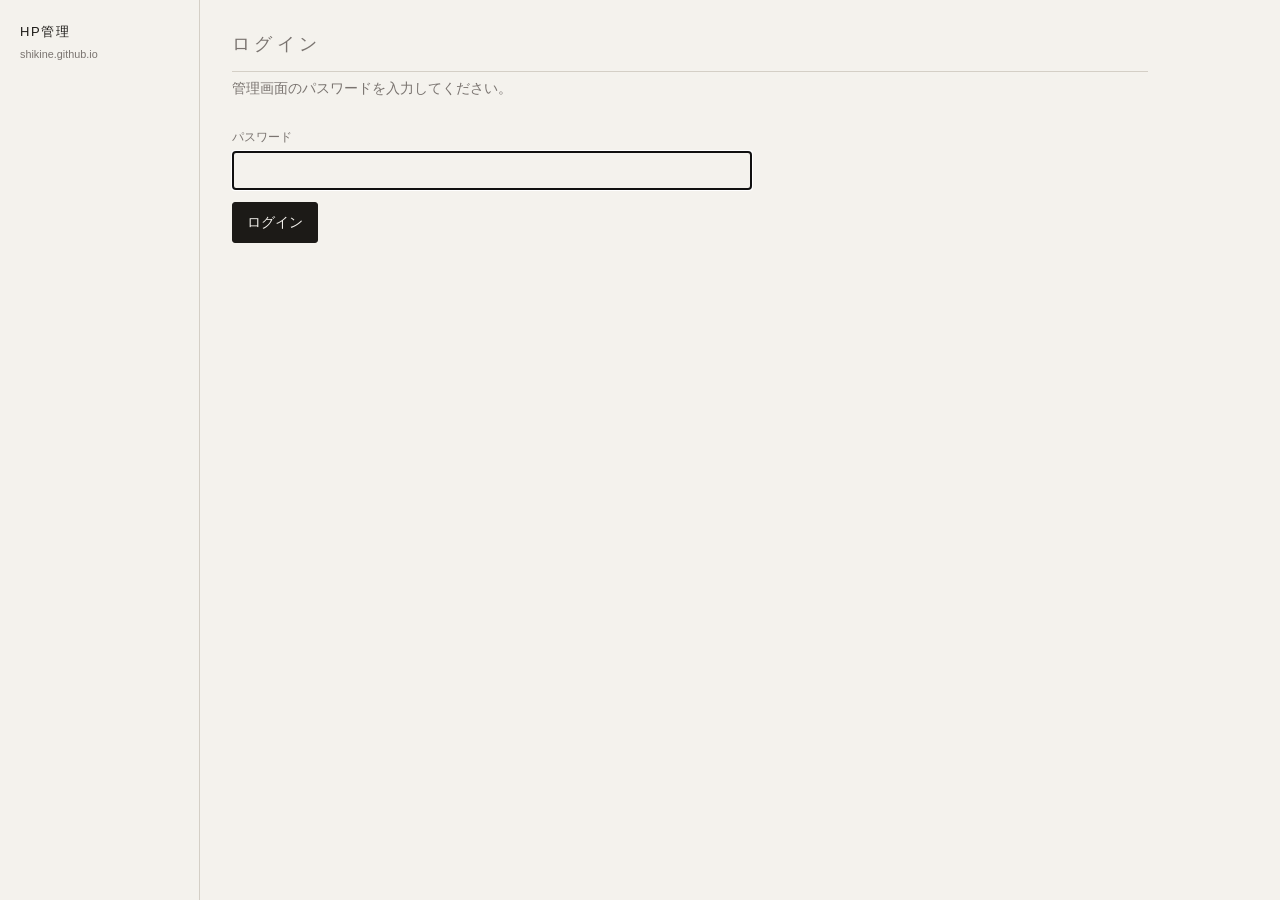
==== commit ab50bf50: "キービジュアルを年表から選んで設定できるように - 年表（#timeline-view）の作品一覧から検索・選択してカードに反映 - 掲載中の作品に印を表示、写真ありのみの絞り込み - 手動の画像差し" ====
--- a/admin/index.html
+++ b/admin/index.html
@@ -49,6 +49,30 @@
     .adm-img-row { display: flex; gap: 6px; }
     .adm-img-row input { flex: 1; min-width: 0; }
     .adm-ops { display: flex; flex-direction: column; gap: 6px; }
+    .adm-sum-meta { font-size: 11px; color: var(--muted); letter-spacing: .06em; }
+    .adm-sum-title { font-size: 15px; line-height: 1.5; }
+    .adm-sum-en { font-size: 12px; color: var(--muted); }
+    .adm-detail { margin-top: 12px; }
+    .adm-detail summary { cursor: pointer; font-size: 12px; color: var(--muted); }
+    .adm-detail[open] summary { margin-bottom: 10px; }
+    .adm-dialog { width: min(720px, calc(100vw - 32px)); max-height: calc(100vh - 48px); padding: 0; border: 1px solid var(--rule); border-radius: 6px; background: var(--bg); color: var(--ink); display: flex; flex-direction: column; }
+    .adm-dialog:not([open]) { display: none; }
+    .adm-dialog::backdrop { background: rgba(0,0,0,.45); }
+    .adm-dialog-head { display: flex; justify-content: space-between; align-items: center; padding: 14px 16px 0; }
+    .adm-dialog-tools { display: flex; gap: 12px; align-items: center; padding: 12px 16px; border-bottom: 1px solid var(--rule); }
+    .adm-dialog-tools input[type=search] { flex: 1; min-width: 0; font: inherit; color: var(--ink); background: transparent; border: 1px solid var(--rule); border-radius: 3px; padding: 6px 9px; }
+    .adm-check { display: flex; gap: 5px; align-items: center; font-size: 12px; color: var(--muted); white-space: nowrap; }
+    .adm-pick-list { overflow-y: auto; padding: 4px 16px 16px; }
+    .adm-pick-year { font-size: 12px; font-weight: 700; margin: 14px 0 6px; }
+    .adm-pick-item { display: flex; gap: 12px; align-items: center; width: 100%; text-align: left; padding: 6px; border: 1px solid transparent; border-radius: 4px; background: none; color: var(--ink); font: inherit; cursor: pointer; }
+    .adm-pick-item:hover, .adm-pick-item:focus-visible { border-color: var(--ink); outline: none; }
+    .adm-pick-item.used { opacity: .55; }
+    .adm-pick-thumb { flex: none; width: 72px; aspect-ratio: 4/3; background: var(--rule); display: flex; align-items: center; justify-content: center; font-size: 10px; color: var(--muted); overflow: hidden; border-radius: 2px; }
+    .adm-pick-thumb img { width: 100%; height: 100%; object-fit: cover; }
+    .adm-pick-text { display: flex; flex-direction: column; min-width: 0; flex: 1; }
+    .adm-pick-meta { font-size: 11px; color: var(--muted); }
+    .adm-pick-title { font-size: 13px; line-height: 1.5; }
+    .adm-pick-badge { flex: none; font-size: 10px; border: 1px solid var(--muted); border-radius: 10px; padding: 1px 8px; color: var(--muted); }
     .adm-preview { margin-top: 8px; }
     .adm-preview .featured-card { cursor: default; }
     .adm-empty { padding: 40px; text-align: center; color: var(--muted); border: 1px dashed var(--rule); }
@@ -272,6 +296,52 @@
     return html.slice(0, s) + cards.map(kvCardHtml).join('') + html.slice(e);
   }
 
+  /* 年表（#timeline-view）から候補一覧を作る。サイト側の liToItem と同じ読み方 */
+  var TL_TAGS = ['t-foto', 't-mv', 't-filmart', 't-spatial', 't-arch', 't-exhibition'];
+  var TL_SEL = TL_TAGS.map(function (t) { return '.tag.' + t; }).join(', ');
+  function bigImg(u) {
+    // Google フォトの縮小URLはサイズ指定を書き換えると大きい画像になる
+    return /googleusercontent\.com/.test(u) ? u.replace(/=w\d+-h\d+/, '=w1600-h1200') : u;
+  }
+  function sameImg(a, b) {
+    var norm = function (u) { return String(u || '').replace(/=w\d+-h\d+.*$/, ''); };
+    return !!a && norm(a) === norm(b);
+  }
+  function kvTimeline(html) {
+    var doc = new DOMParser().parseFromString(html, 'text/html');
+    var out = [];
+    doc.querySelectorAll('#timeline-view .year-block').forEach(function (block) {
+      var year = (block.querySelector('h3') || {}).textContent || '';
+      block.querySelectorAll('.work-list > li').forEach(function (li) {
+        var entry = li.querySelector('.entry') || li;
+        var ja = entry.querySelector(':scope > .t-ja') || entry, en = entry.querySelector(':scope > .t-en');
+        var jaTags = ja.querySelectorAll(TL_SEL), enTags = en ? en.querySelectorAll(TL_SEL) : [];
+        var idx = Array.prototype.findIndex.call(jaTags, function (t) { return t.getAttribute('data-preview'); });
+        var pick = idx >= 0 ? idx : 0, tag = jaTags[pick], enTag = enTags[pick];
+        var text = function (span) {
+          if (!span) return '';
+          var c = span.cloneNode(true);
+          c.querySelectorAll('.tag, .collab').forEach(function (t) { t.remove(); });
+          return c.textContent.replace(/\s+/g, ' ').trim();
+        };
+        var fullJa = text(ja), fullEn = text(en);
+        out.push({
+          year: year.trim(),
+          month: ((li.querySelector('.month') || {}).textContent || '').trim(),
+          fullJa: fullJa,
+          titleJa: fullJa.split('＠')[0].trim(),
+          titleEn: fullEn.split(/\s*@/)[0].trim(),
+          catJa: tag ? tag.textContent.trim() : '',
+          catEn: enTag ? enTag.textContent.trim() : '',
+          thumb: tag ? tag.getAttribute('data-preview') || '' : '',
+          img: tag ? bigImg(tag.getAttribute('data-preview') || '') : '',
+          album: tag ? tag.getAttribute('href') || '' : ''
+        });
+      });
+    });
+    return out;
+  }
+
   var kvModule = {
     id: 'keyvisual',
     label: 'キービジュアル',
@@ -284,9 +354,11 @@
       var saveBtn = h('button', { class: 'adm-btn primary', text: '保存して公開', disabled: true, on: { click: function () { self.save(status, saveBtn); } } });
       main.appendChild(h('div', { class: 'adm-bar' }, [
         saveBtn,
-        h('button', { class: 'adm-btn', text: 'カードを追加', on: { click: function () {
-          self.state.cards.push({ img: '', titleJa: '', titleEn: '', catJa: '舞台美術', catEn: 'Stage Design', year: String(new Date().getFullYear()), album: '' });
-          self.markDirty(); self.draw();
+        h('button', { class: 'adm-btn', text: '年表からカードを追加', on: { click: function () {
+          self.openPicker(null, function (item) {
+            self.state.cards.push(self.fromItem(item));
+            self.markDirty(); self.draw();
+          });
         } } }),
         h('button', { class: 'adm-btn', text: '再読み込み', on: { click: function () { self.state = null; App.go('keyvisual'); } } }),
         status
@@ -301,7 +373,7 @@
       if (this.state) { this.draw(); return; }
       setStatus(status, '読み込み中…');
       GH.getText('index.html').then(function (f) {
-        self.state = { sha: f.sha, html: f.text, cards: kvParse(f.text), staged: {}, dirty: false };
+        self.state = { sha: f.sha, html: f.text, cards: kvParse(f.text), timeline: kvTimeline(f.text), staged: {}, dirty: false };
         setStatus(status, '');
         self.draw();
       }).catch(function (e) { setStatus(status, '読み込み失敗: ' + e.message, 'err'); });
@@ -333,6 +405,20 @@
         var imgInput = h('input', { type: 'url', value: c.img, placeholder: 'https://… または /thumnail/xxx.jpg', on: { change: function () {
           c.img = imgInput.value.trim(); delete st.staged[i]; self.markDirty(); self.draw();
         } } });
+        var summary = h('div', { class: 'adm-summary' }, [
+          h('div', { class: 'adm-sum-meta', text: [c.catJa, c.year].filter(Boolean).join(' · ') }),
+          h('div', { class: 'adm-sum-title', text: c.titleJa || '（未選択）' }),
+          h('div', { class: 'adm-sum-en', text: c.titleEn }),
+          h('div', { class: 'adm-bar', style: 'margin:10px 0 0' }, [
+            h('button', { class: 'adm-btn small primary', type: 'button', text: '年表から選ぶ', on: { click: function () {
+              self.openPicker(i, function (item) {
+                if (st.staged[i]) { URL.revokeObjectURL(st.staged[i].url); delete st.staged[i]; }
+                st.cards[i] = self.fromItem(item);
+                self.markDirty(); self.draw();
+              });
+            } } })
+          ])
+        ]);
         var fields = h('div', { class: 'adm-fields' }, [
           h('label', { class: 'wide' }, ['画像', h('span', { class: 'adm-img-row' }, [
             imgInput,
@@ -353,9 +439,66 @@
             st.cards.splice(i, 1); self.reindexStaged(i, null); self.markDirty(); self.draw();
           } } })
         ]);
-        self.listEl.appendChild(h('div', { class: 'adm-card' }, [thumb, fields, ops]));
+        var detail = h('details', { class: 'adm-detail' }, [h('summary', { text: '細かく編集（画像の差し替え・文言の調整）' }), fields]);
+        self.listEl.appendChild(h('div', { class: 'adm-card' }, [thumb, h('div', { style: 'min-width:0' }, [summary, detail]), ops]));
       });
       this.drawPreview();
+    },
+    fromItem: function (it) {
+      return { img: it.img, titleJa: it.titleJa, titleEn: it.titleEn, catJa: it.catJa, catEn: it.catEn, year: it.year, album: it.album };
+    },
+    /* 年表から作品を選ぶダイアログ。current = 差し替え対象のカード番号（追加時は null） */
+    openPicker: function (current, onPick) {
+      var cards = this.state.cards, tl = this.state.timeline;
+      var usedBy = function (it) {
+        for (var k = 0; k < cards.length; k++) {
+          if ((it.album && it.album === cards[k].album) || sameImg(it.img, cards[k].img)) return k;
+        }
+        return -1;
+      };
+      var q = h('input', { type: 'search', placeholder: '作品名・場所・カテゴリで検索' });
+      var onlyImg = h('input', { type: 'checkbox', checked: true });
+      var list = h('div', { class: 'adm-pick-list' });
+      var dlg = h('dialog', { class: 'adm-dialog' }, [
+        h('div', { class: 'adm-dialog-head' }, [
+          h('strong', { text: current == null ? '年表からカードを追加' : 'カード' + (current + 1) + 'を年表から選ぶ' }),
+          h('button', { class: 'adm-btn small', type: 'button', text: '閉じる', on: { click: function () { dlg.close(); } } })
+        ]),
+        h('div', { class: 'adm-dialog-tools' }, [q, h('label', { class: 'adm-check' }, [onlyImg, '写真ありのみ'])]),
+        list
+      ]);
+      function drawList() {
+        var words = q.value.trim().toLowerCase().split(/\s+/).filter(Boolean);
+        list.innerHTML = '';
+        var lastYear = null, n = 0;
+        tl.forEach(function (it) {
+          if (onlyImg.checked && !it.img) return;
+          var hay = (it.year + ' ' + it.fullJa + ' ' + it.titleEn + ' ' + it.catJa).toLowerCase();
+          if (!words.every(function (w) { return hay.indexOf(w) >= 0; })) return;
+          if (it.year !== lastYear) { list.appendChild(h('div', { class: 'adm-pick-year', text: it.year })); lastYear = it.year; }
+          var used = usedBy(it);
+          list.appendChild(h('button', { type: 'button', class: 'adm-pick-item' + (used >= 0 ? ' used' : ''), on: { click: function () {
+            dlg.close(); onPick(it);
+          } } }, [
+            h('span', { class: 'adm-pick-thumb' }, [it.thumb ? h('img', { src: it.thumb, alt: '', loading: 'lazy' }) : '写真なし']),
+            h('span', { class: 'adm-pick-text' }, [
+              h('span', { class: 'adm-pick-meta', text: [it.month, it.catJa].filter(Boolean).join('  ') }),
+              h('span', { class: 'adm-pick-title', text: it.fullJa })
+            ]),
+            used >= 0 ? h('span', { class: 'adm-pick-badge', text: used === current ? '選択中' : 'カード' + (used + 1) + 'で掲載中' }) : null
+          ]));
+          n++;
+        });
+        if (!n) list.appendChild(h('div', { class: 'adm-empty', text: '該当する作品がありません' }));
+      }
+      q.addEventListener('input', drawList);
+      onlyImg.addEventListener('change', drawList);
+      dlg.addEventListener('close', function () { dlg.remove(); });
+      dlg.addEventListener('click', function (e) { if (e.target === dlg) dlg.close(); });
+      document.body.appendChild(dlg);
+      drawList();
+      dlg.showModal();
+      q.focus();
     },
     /* 並べ替え・削除時にアップロード待ち画像の対応を付け替える */
     reindexStaged: function (from, to) {
